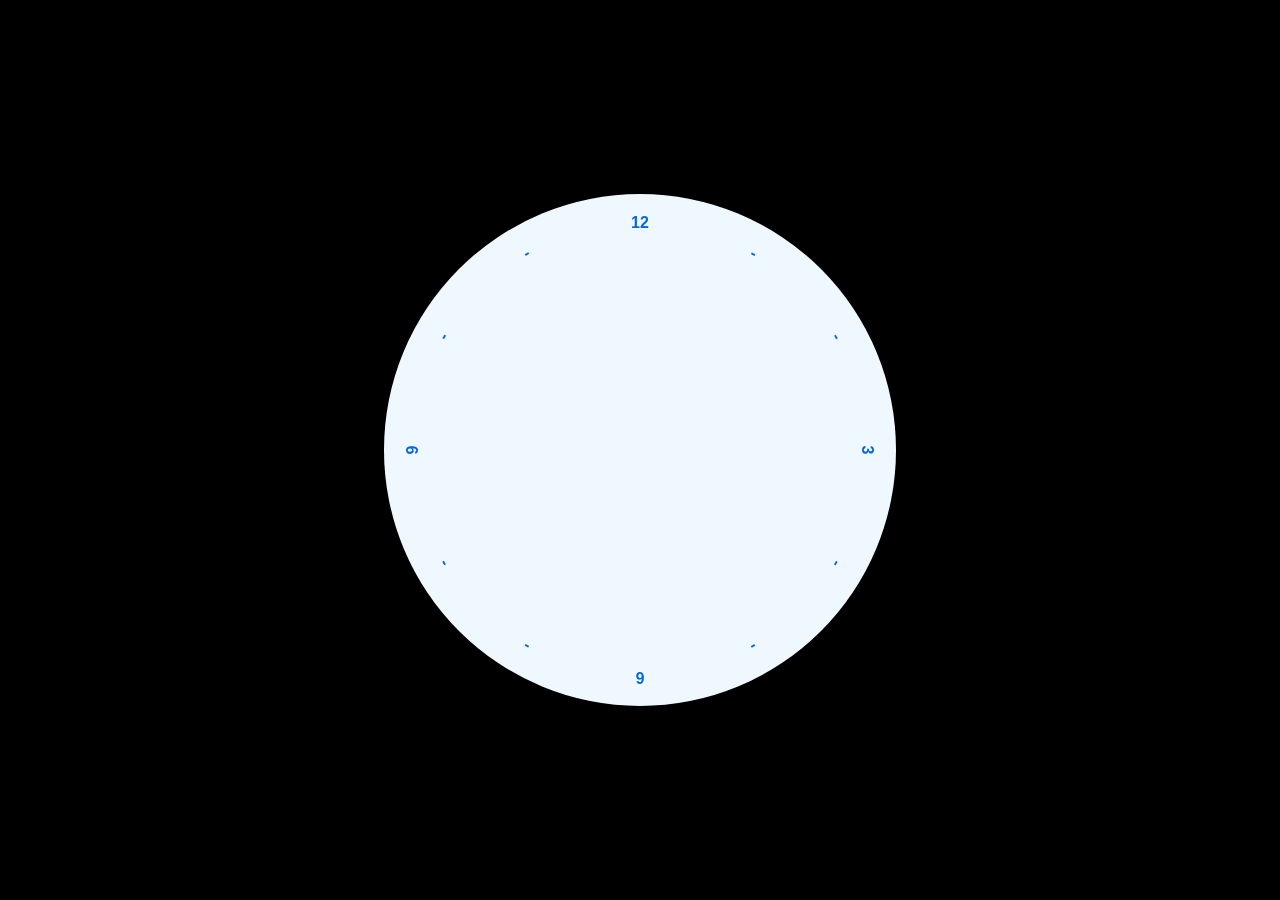
==== 2. Analog Clock/index.html @ 736b458c "Structure completed successfully." ====
<!doctype html>
<html lang="en">
  <head>
    <meta charset="UTF-8" />
    <meta name="viewport" content="width=device-width, initial-scale=1.0" />
    <title>Document</title>
    <link rel="stylesheet" href="style.css" />
  </head>
  <body>
    <div class="clock">
      <div class="num" style="--v: 1"><b>-</b></div>
      <div class="num" style="--v: 2"><b>-</b></div>
      <div class="num" style="--v: 3"><b>3</b></div>
      <div class="num" style="--v: 4"><b>-</b></div>
      <div class="num" style="--v: 5"><b>-</b></div>
      <div class="num" style="--v: 6"><b>6</b></div>
      <div class="num" style="--v: 7"><b>-</b></div>
      <div class="num" style="--v: 8"><b>-</b></div>
      <div class="num" style="--v: 9"><b>9</b></div>
      <div class="num" style="--v: 10"><b>-</b></div>
      <div class="num" style="--v: 11"><b>-</b></div>
      <div class="num" style="--v: 12"><b>12</b></div>
    </div>

    <script src="script.js"></script>
  </body>
</html>
---- 2. Analog Clock/style.css ----
* {
  margin: 0;
  padding: 0;
  box-sizing: border-box;
  font-family: "Gill Sans", "Gill Sans MT", Calibri, "Trebuchet MS", sans-serif;
}

body {
  background: #000;
  width: 100vw;
  height: 100vh;
  display: flex;
  align-items: center;
  justify-content: center;
}

.clock {
  position: relative;
  height: 40vw;
  width: 40vw;
  background-color: aliceblue;
  border-radius: 50%;
  display: flex;
  align-items: center;
  justify-content: center;
}
.num {
  position: absolute;
  inset: 20px;
  text-align: center;
  color: #0668d8;
  transform: rotate(calc(30deg * var(--v)));
}
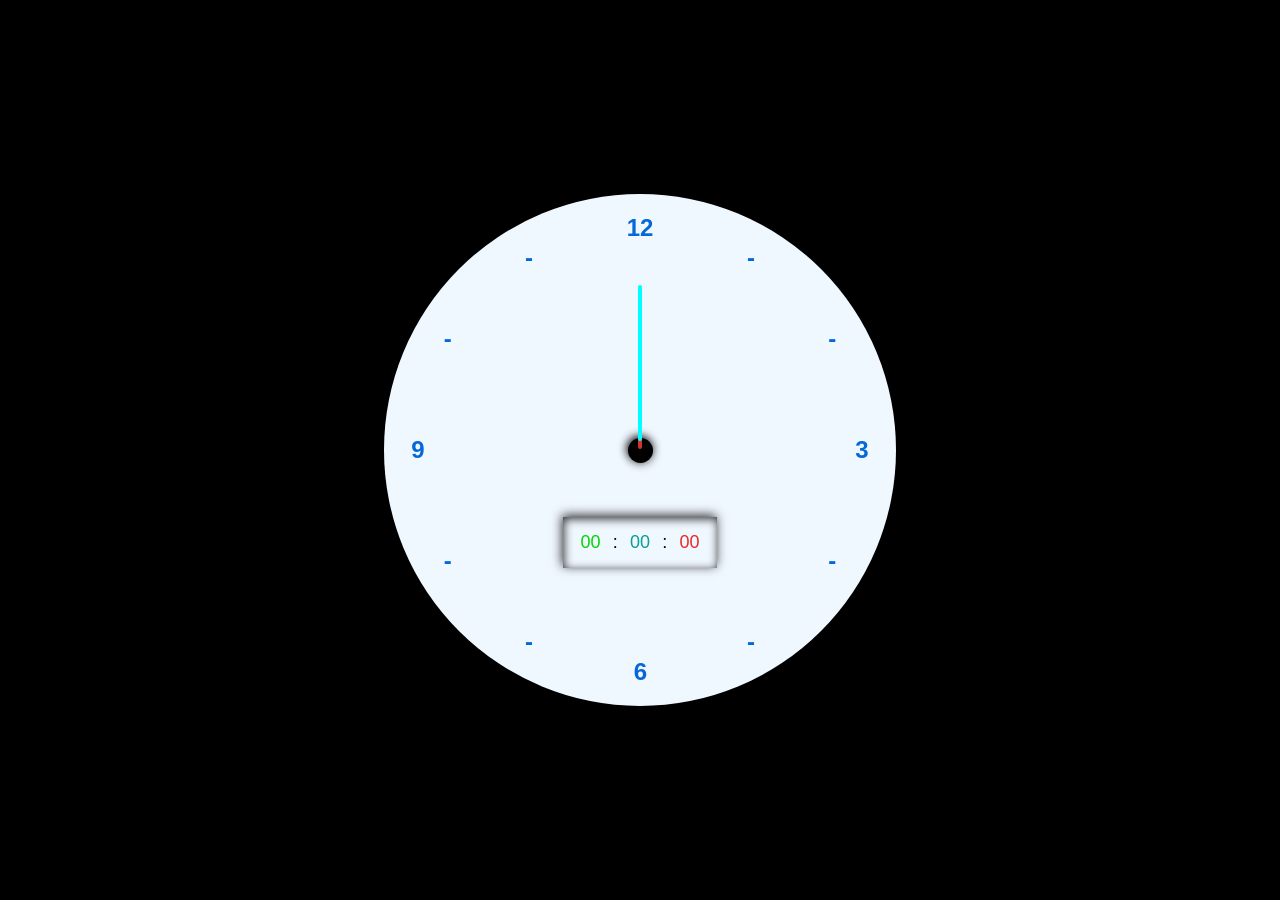
==== commit 9213073f: "Analog Clock Structure modified" ====
--- a/2. Analog Clock/index.html
+++ b/2. Analog Clock/index.html
@@ -20,6 +20,17 @@
       <div class="num" style="--v: 10"><b>-</b></div>
       <div class="num" style="--v: 11"><b>-</b></div>
       <div class="num" style="--v: 12"><b>12</b></div>
+      <div class="dot"></div>
+      <div class="digi-clock">
+        <div class="dh">00</div>
+        :
+        <div class="dm">00</div>
+        :
+        <div class="ds">00</div>
+      </div>
+      <div class="hours-hand"></div>
+      <div class="minutes-hand"></div>
+      <div class="seconds-hand"></div>
     </div>
 
     <script src="script.js"></script>
--- a/2. Analog Clock/style.css
+++ b/2. Analog Clock/style.css
@@ -31,3 +31,69 @@
   color: #0668d8;
   transform: rotate(calc(30deg * var(--v)));
 }
+.num b {
+  transform: rotate(calc(-30deg * var(--v)));
+  display: inline-block;
+  font-size: 24px;
+}
+.dot {
+  position: absolute;
+  align-items: center;
+  justify-content: center;
+  width: 25px;
+  height: 25px;
+  background-color: black;
+  border-radius: 50%;
+  box-shadow:
+    1px 2px 10px rgba(43, 42, 42, 0.226),
+    -1px -2px 10px rgb(0, 0, 0);
+}
+
+.digi-clock {
+  width: 30%;
+  height: 10%;
+  position: absolute;
+  display: flex;
+  align-items: center;
+  justify-content: center;
+  gap: 8%;
+  font-size: 18px;
+  background-color: #000;
+  bottom: 27%;
+  background: transparent;
+  box-shadow:
+    inset 1px 2px 10px rgba(0, 0, 0, 0.8),
+    -1px -2px 10px rgba(0, 0, 0, 0.8);
+}
+
+.dh {
+  color: rgb(4, 213, 4);
+}
+.dm {
+  color: rgb(12, 158, 148);
+}
+.ds {
+  color: rgb(233, 42, 42);
+}
+.hours-hand,
+.minutes-hand,
+.seconds-hand {
+  position: absolute;
+  border-radius: 20px;
+}
+
+.hours-hand {
+  width: 0.9%;
+  height: 30%;
+  top: 19.8%;
+  background: rgb(212, 48, 48);
+  /* opacity: 0; */
+}
+
+.minutes-hand {
+  width: 0.85%;
+  height: 30.5%;
+  top: 17.8%;
+  background-color: aqua;
+  /* opacity: 0; */
+}
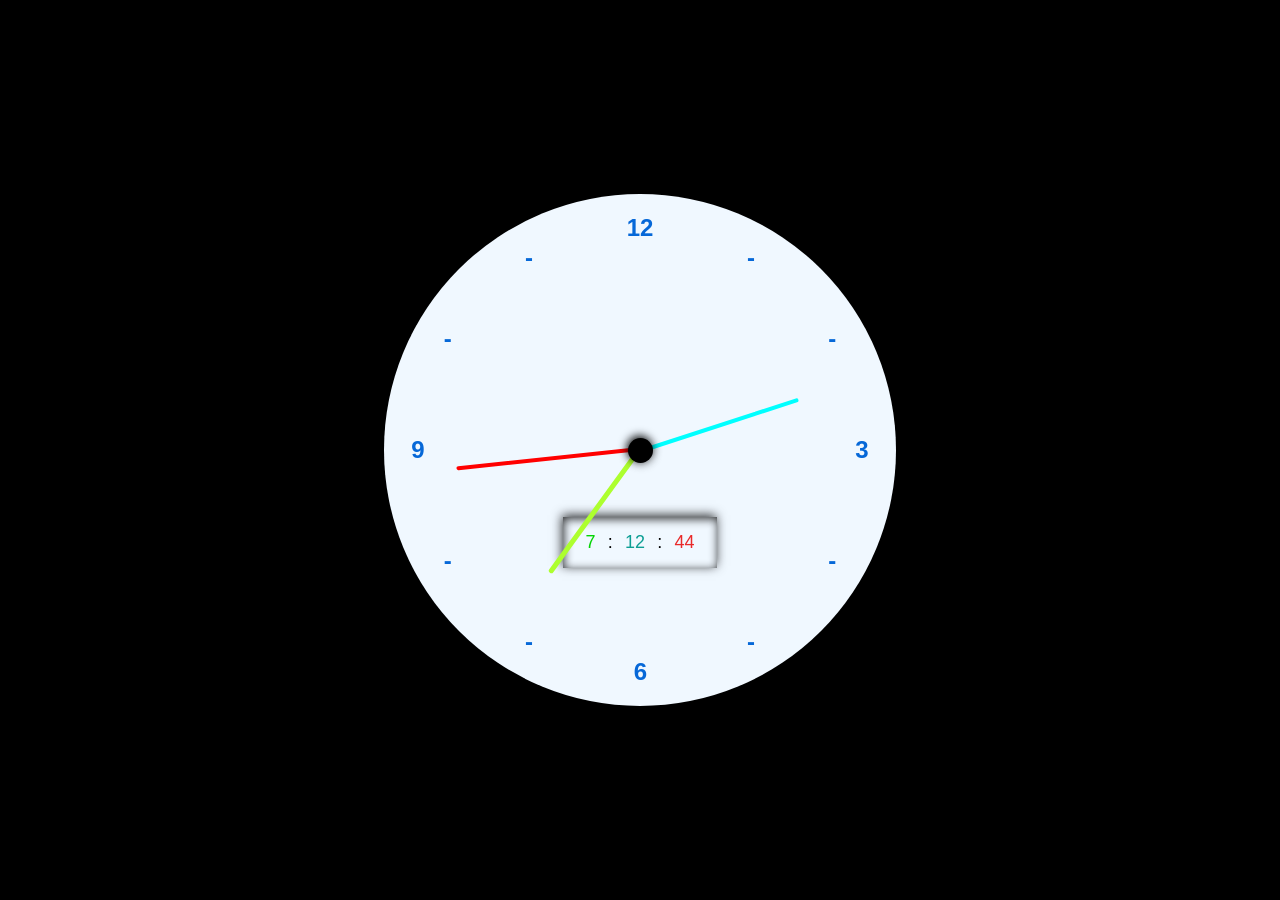
==== commit c7558092: "Analog Clock Complered. Finally Getting rid of CSS." ====
--- a/2. Analog Clock/index.html
+++ b/2. Analog Clock/index.html
@@ -32,7 +32,6 @@
       <div class="minutes-hand"></div>
       <div class="seconds-hand"></div>
     </div>
-
     <script src="script.js"></script>
   </body>
 </html>
--- a/2. Analog Clock/style.css
+++ b/2. Analog Clock/style.css
@@ -47,6 +47,7 @@
   box-shadow:
     1px 2px 10px rgba(43, 42, 42, 0.226),
     -1px -2px 10px rgb(0, 0, 0);
+  z-index: 2;
 }
 
 .digi-clock {
@@ -80,20 +81,43 @@
 .seconds-hand {
   position: absolute;
   border-radius: 20px;
+  transform-origin: bottom;
 }
 
 .hours-hand {
   width: 0.9%;
   height: 30%;
   top: 19.8%;
-  background: rgb(212, 48, 48);
+  background: greenyellow;
   /* opacity: 0; */
 }
 
 .minutes-hand {
   width: 0.85%;
-  height: 30.5%;
+  height: 32.5%;
   top: 17.8%;
   background-color: aqua;
   /* opacity: 0; */
 }
+
+.seconds-hand {
+  width: 0.7%;
+  height: 36%;
+  top: 13.8%;
+  background-color: red;
+  /* opacity: 0; */
+}
+
+@media (max-width: 760px) {
+  .clock {
+    width: 80vw;
+    height: 80vw;
+  }
+  .num b {
+    font-size: 6vw;
+  }
+
+  .digi-clock {
+    font-size: 4vw;
+  }
+}
